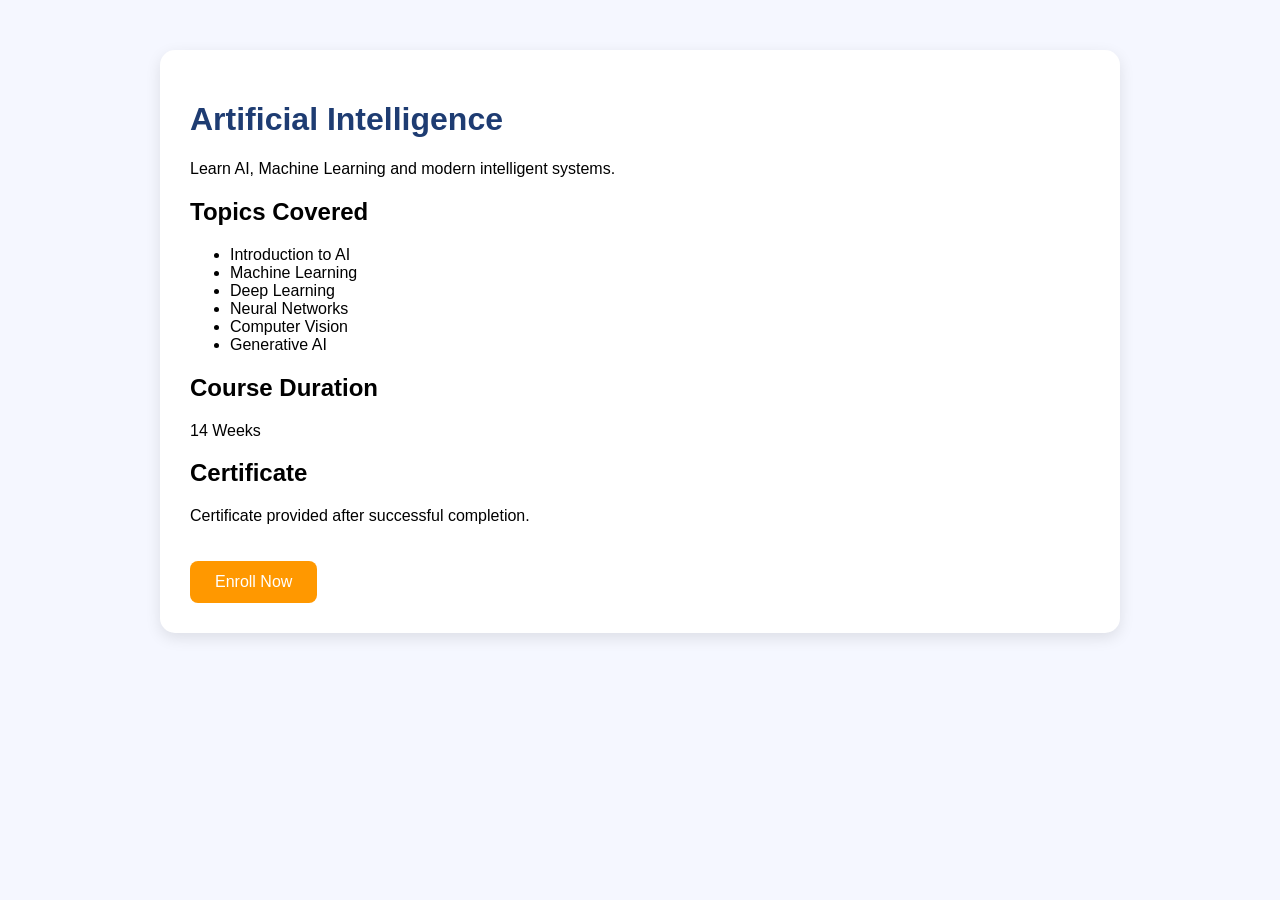
==== ai.html @ ba91eeb9 "Added course pages" ====
<!DOCTYPE html>
<html lang="en">
<head>
<meta charset="UTF-8">
<meta name="viewport" content="width=device-width, initial-scale=1.0">
<title>Artificial Intelligence Course</title>

<style>
body{
    font-family:Arial,sans-serif;
    background:#f5f7ff;
    margin:0;
}
.container{
    max-width:900px;
    margin:50px auto;
    background:white;
    padding:30px;
    border-radius:15px;
    box-shadow:0 5px 15px rgba(0,0,0,.1);
}
h1{
    color:#1e3c72;
}
.btn{
    display:inline-block;
    margin-top:20px;
    background:#ff9800;
    color:white;
    padding:12px 25px;
    text-decoration:none;
    border-radius:8px;
}
</style>
</head>
<body>

<div class="container">
    <h1>Artificial Intelligence</h1>

    <p>Learn AI, Machine Learning and modern intelligent systems.</p>

    <h2>Topics Covered</h2>
    <ul>
        <li>Introduction to AI</li>
        <li>Machine Learning</li>
        <li>Deep Learning</li>
        <li>Neural Networks</li>
        <li>Computer Vision</li>
        <li>Generative AI</li>
    </ul>

    <h2>Course Duration</h2>
    <p>14 Weeks</p>

    <h2>Certificate</h2>
    <p>Certificate provided after successful completion.</p>

    <a href="register.html" class="btn">Enroll Now</a>
</div>

</body>
</html>
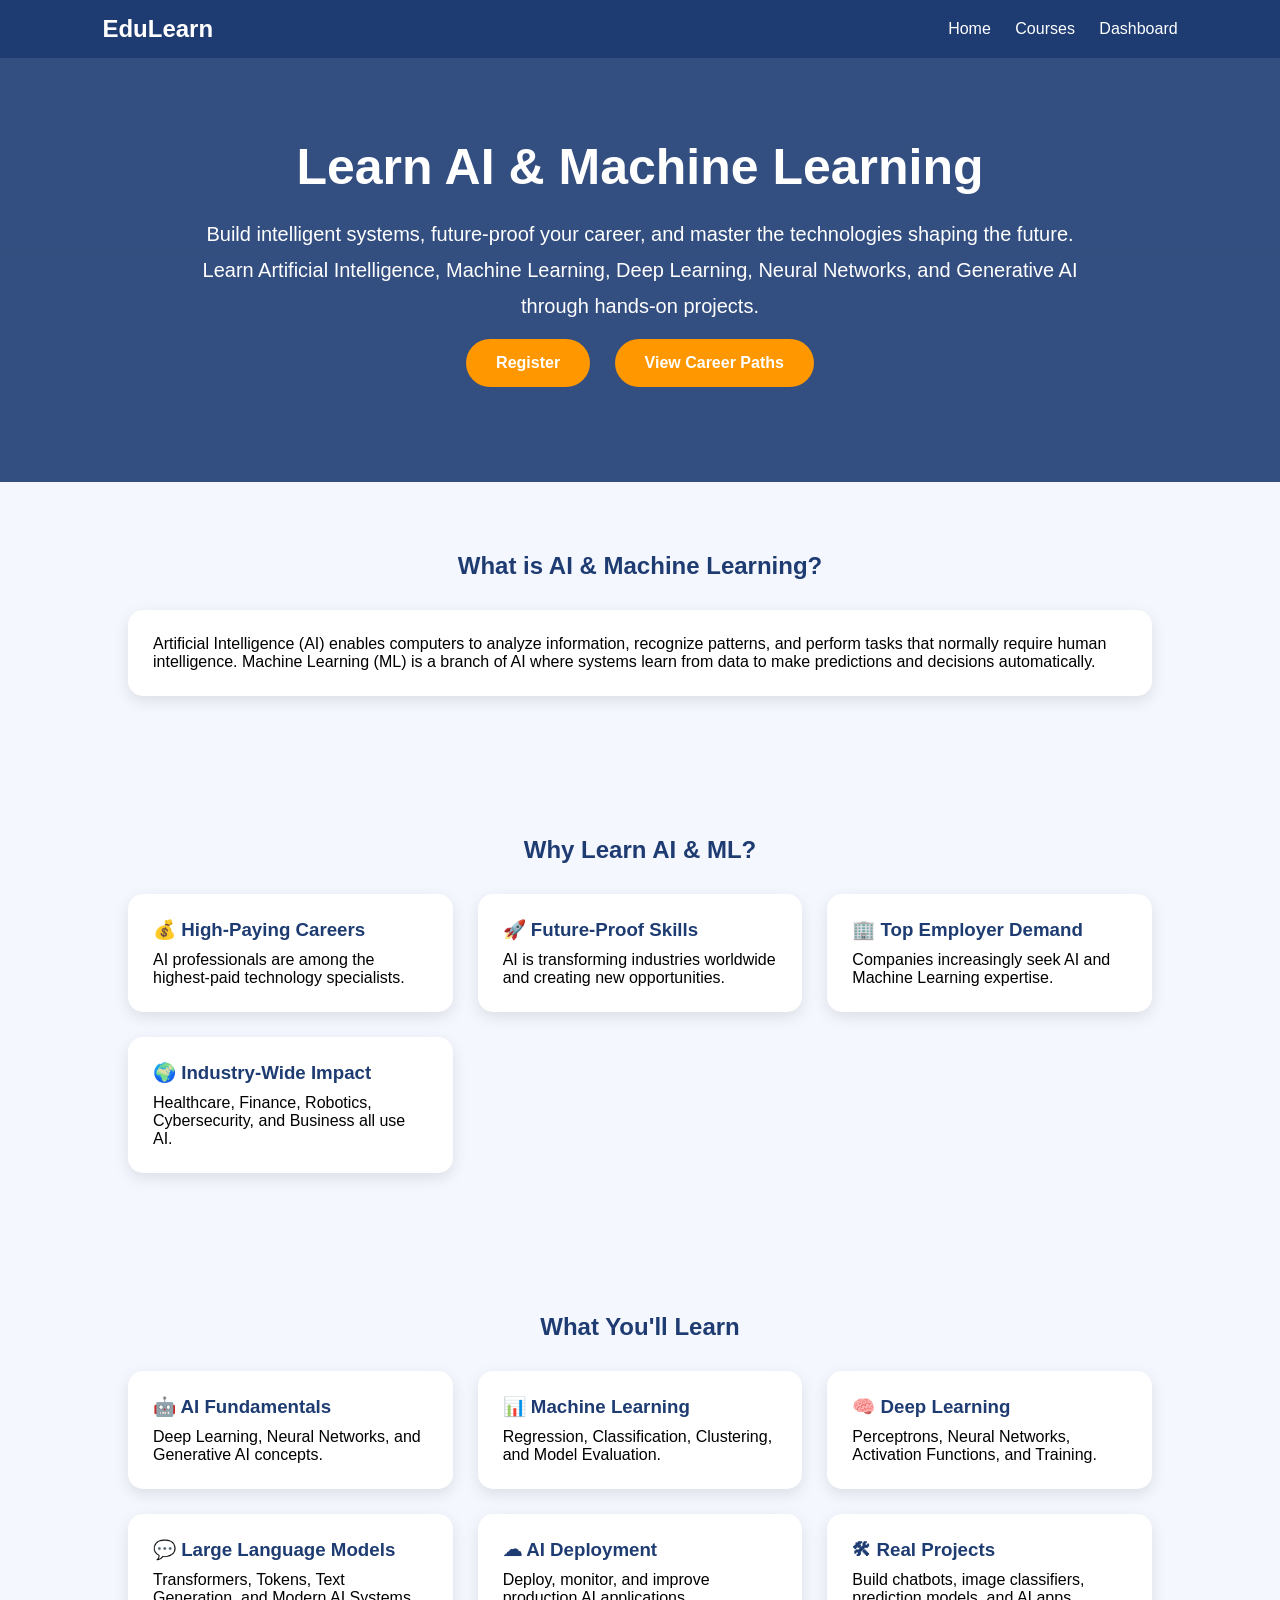
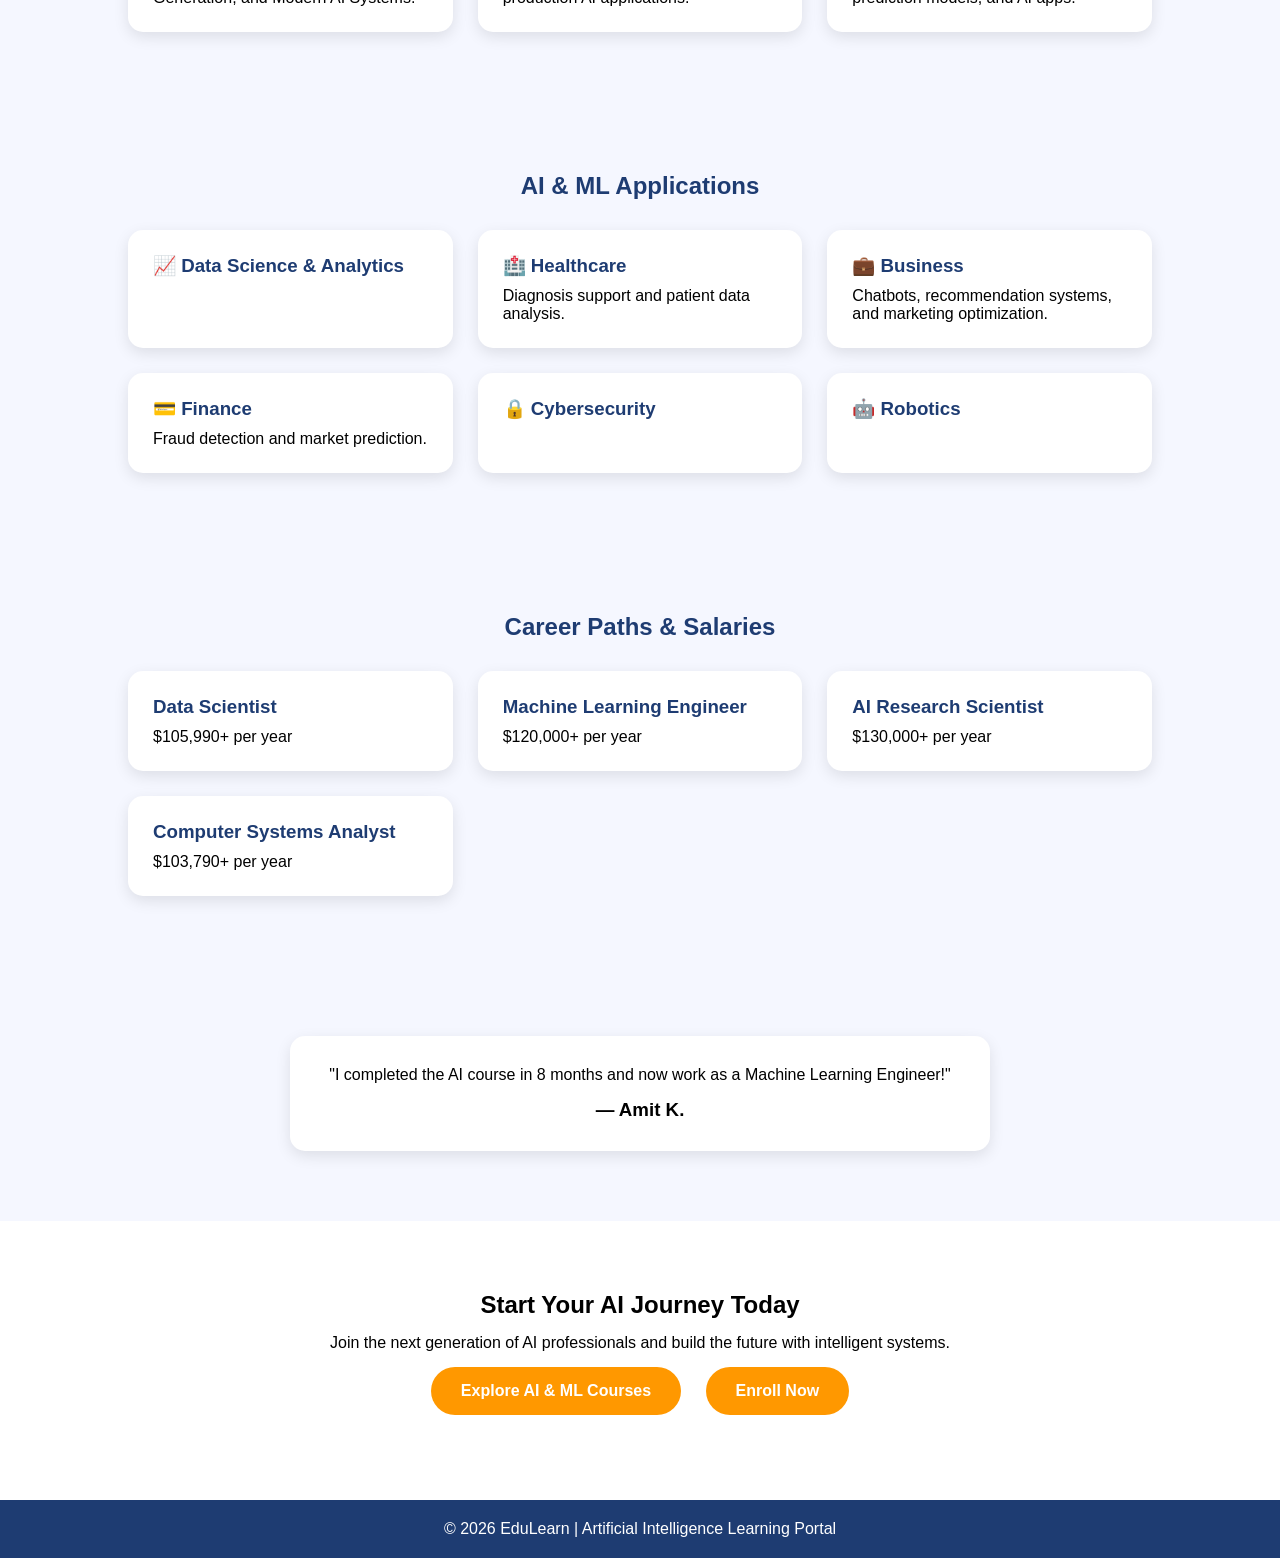
==== commit ccf150f6: "Added AI and Machine Learning course page" ====
--- a/ai.html
+++ b/ai.html
@@ -3,61 +3,354 @@
 <head>
 <meta charset="UTF-8">
 <meta name="viewport" content="width=device-width, initial-scale=1.0">
-<title>Artificial Intelligence Course</title>
+<title>AI & Machine Learning - EduLearn</title>
 
 <style>
+*{
+    margin:0;
+    padding:0;
+    box-sizing:border-box;
+    font-family:'Segoe UI',sans-serif;
+}
+
 body{
-    font-family:Arial,sans-serif;
     background:#f5f7ff;
-    margin:0;
-}
-.container{
+}
+
+nav{
+    background:#1e3c72;
+    color:white;
+    padding:15px 8%;
+    display:flex;
+    justify-content:space-between;
+    align-items:center;
+}
+
+nav a{
+    color:white;
+    text-decoration:none;
+    margin-left:20px;
+}
+
+.hero{
+    text-align:center;
+    padding:80px 10%;
+    background:linear-gradient(rgba(30,60,114,.9),rgba(30,60,114,.9)),
+    url('https://images.unsplash.com/photo-1677442136019-21780ecad995');
+    background-size:cover;
+    background-position:center;
+    color:white;
+}
+
+.hero h1{
+    font-size:50px;
+    margin-bottom:20px;
+}
+
+.hero p{
+    font-size:20px;
+    line-height:1.8;
     max-width:900px;
-    margin:50px auto;
+    margin:auto;
+}
+
+.btn{
+    display:inline-block;
+    margin:15px 10px;
+    padding:15px 30px;
+    background:#ff9800;
+    color:white;
+    text-decoration:none;
+    border-radius:30px;
+    font-weight:bold;
+}
+
+.section{
+    padding:70px 10%;
+}
+
+.section h2{
+    text-align:center;
+    color:#1e3c72;
+    margin-bottom:30px;
+}
+
+.grid{
+    display:grid;
+    grid-template-columns:repeat(auto-fit,minmax(250px,1fr));
+    gap:25px;
+}
+
+.card{
+    background:white;
+    padding:25px;
+    border-radius:15px;
+    box-shadow:0 5px 15px rgba(0,0,0,.1);
+}
+
+.card h3{
+    color:#1e3c72;
+    margin-bottom:10px;
+}
+
+.testimonial{
+    max-width:700px;
+    margin:auto;
     background:white;
     padding:30px;
     border-radius:15px;
     box-shadow:0 5px 15px rgba(0,0,0,.1);
-}
-h1{
-    color:#1e3c72;
-}
-.btn{
-    display:inline-block;
-    margin-top:20px;
-    background:#ff9800;
-    color:white;
-    padding:12px 25px;
-    text-decoration:none;
-    border-radius:8px;
+    text-align:center;
+}
+
+.cta{
+    text-align:center;
+    background:white;
+    padding:70px 10%;
+}
+
+footer{
+    background:#1e3c72;
+    color:white;
+    text-align:center;
+    padding:20px;
+}
+
+@media(max-width:768px){
+
+.hero h1{
+    font-size:35px;
+}
+
+.hero p{
+    font-size:16px;
+}
+
 }
 </style>
 </head>
+
 <body>
 
-<div class="container">
-    <h1>Artificial Intelligence</h1>
-
-    <p>Learn AI, Machine Learning and modern intelligent systems.</p>
-
-    <h2>Topics Covered</h2>
-    <ul>
-        <li>Introduction to AI</li>
-        <li>Machine Learning</li>
-        <li>Deep Learning</li>
-        <li>Neural Networks</li>
-        <li>Computer Vision</li>
-        <li>Generative AI</li>
-    </ul>
-
-    <h2>Course Duration</h2>
-    <p>14 Weeks</p>
-
-    <h2>Certificate</h2>
-    <p>Certificate provided after successful completion.</p>
-
-    <a href="register.html" class="btn">Enroll Now</a>
-</div>
+<nav>
+    <h2>EduLearn</h2>
+
+    <div>
+        <a href="index.html">Home</a>
+        <a href="courses.html">Courses</a>
+        <a href="dashboard.html">Dashboard</a>
+    </div>
+</nav>
+
+<section class="hero">
+
+    <h1>Learn AI & Machine Learning</h1>
+
+    <p>
+        Build intelligent systems, future-proof your career, and master the technologies
+        shaping the future. Learn Artificial Intelligence, Machine Learning,
+        Deep Learning, Neural Networks, and Generative AI through hands-on projects.
+    </p>
+
+    <a href="register.html" class="btn">
+        Register
+    </a>
+
+    <a href="#careers" class="btn">
+        View Career Paths
+    </a>
+
+</section>
+
+<section class="section">
+
+    <h2>What is AI & Machine Learning?</h2>
+
+    <div class="card">
+        <p>
+            Artificial Intelligence (AI) enables computers to analyze information,
+            recognize patterns, and perform tasks that normally require human intelligence.
+            Machine Learning (ML) is a branch of AI where systems learn from data
+            to make predictions and decisions automatically.
+        </p>
+    </div>
+
+</section>
+
+<section class="section">
+
+    <h2>Why Learn AI & ML?</h2>
+
+    <div class="grid">
+
+        <div class="card">
+            <h3>💰 High-Paying Careers</h3>
+            <p>AI professionals are among the highest-paid technology specialists.</p>
+        </div>
+
+        <div class="card">
+            <h3>🚀 Future-Proof Skills</h3>
+            <p>AI is transforming industries worldwide and creating new opportunities.</p>
+        </div>
+
+        <div class="card">
+            <h3>🏢 Top Employer Demand</h3>
+            <p>Companies increasingly seek AI and Machine Learning expertise.</p>
+        </div>
+
+        <div class="card">
+            <h3>🌍 Industry-Wide Impact</h3>
+            <p>Healthcare, Finance, Robotics, Cybersecurity, and Business all use AI.</p>
+        </div>
+
+    </div>
+
+</section>
+
+<section class="section">
+
+    <h2>What You'll Learn</h2>
+
+    <div class="grid">
+
+        <div class="card">
+            <h3>🤖 AI Fundamentals</h3>
+            <p>Deep Learning, Neural Networks, and Generative AI concepts.</p>
+        </div>
+
+        <div class="card">
+            <h3>📊 Machine Learning</h3>
+            <p>Regression, Classification, Clustering, and Model Evaluation.</p>
+        </div>
+
+        <div class="card">
+            <h3>🧠 Deep Learning</h3>
+            <p>Perceptrons, Neural Networks, Activation Functions, and Training.</p>
+        </div>
+
+        <div class="card">
+            <h3>💬 Large Language Models</h3>
+            <p>Transformers, Tokens, Text Generation, and Modern AI Systems.</p>
+        </div>
+
+        <div class="card">
+            <h3>☁ AI Deployment</h3>
+            <p>Deploy, monitor, and improve production AI applications.</p>
+        </div>
+
+        <div class="card">
+            <h3>🛠 Real Projects</h3>
+            <p>Build chatbots, image classifiers, prediction models, and AI apps.</p>
+        </div>
+
+    </div>
+
+</section>
+
+<section class="section">
+
+    <h2>AI & ML Applications</h2>
+
+    <div class="grid">
+
+        <div class="card">
+            <h3>📈 Data Science & Analytics</h3>
+        </div>
+
+        <div class="card">
+            <h3>🏥 Healthcare</h3>
+            <p>Diagnosis support and patient data analysis.</p>
+        </div>
+
+        <div class="card">
+            <h3>💼 Business</h3>
+            <p>Chatbots, recommendation systems, and marketing optimization.</p>
+        </div>
+
+        <div class="card">
+            <h3>💳 Finance</h3>
+            <p>Fraud detection and market prediction.</p>
+        </div>
+
+        <div class="card">
+            <h3>🔒 Cybersecurity</h3>
+        </div>
+
+        <div class="card">
+            <h3>🤖 Robotics</h3>
+        </div>
+
+    </div>
+
+</section>
+
+<section id="careers" class="section">
+
+    <h2>Career Paths & Salaries</h2>
+
+    <div class="grid">
+
+        <div class="card">
+            <h3>Data Scientist</h3>
+            <p>$105,990+ per year</p>
+        </div>
+
+        <div class="card">
+            <h3>Machine Learning Engineer</h3>
+            <p>$120,000+ per year</p>
+        </div>
+
+        <div class="card">
+            <h3>AI Research Scientist</h3>
+            <p>$130,000+ per year</p>
+        </div>
+
+        <div class="card">
+            <h3>Computer Systems Analyst</h3>
+            <p>$103,790+ per year</p>
+        </div>
+
+    </div>
+
+</section>
+
+<section class="section">
+
+    <div class="testimonial">
+
+        <p>
+            "I completed the AI course in 8 months and now work as a Machine Learning Engineer!"
+        </p>
+
+        <h3 style="margin-top:15px;">
+            — Amit K.
+        </h3>
+
+    </div>
+
+</section>
+
+<section class="cta">
+
+    <h2>Start Your AI Journey Today</h2>
+
+    <p style="margin-top:15px;">
+        Join the next generation of AI professionals and build the future with intelligent systems.
+    </p>
+
+    <a href="courses.html" class="btn">
+        Explore AI & ML Courses
+    </a>
+
+    <a href="register.html" class="btn">
+        Enroll Now
+    </a>
+
+</section>
+
+<footer>
+    <p>© 2026 EduLearn | Artificial Intelligence Learning Portal</p>
+</footer>
 
 </body>
 </html>
